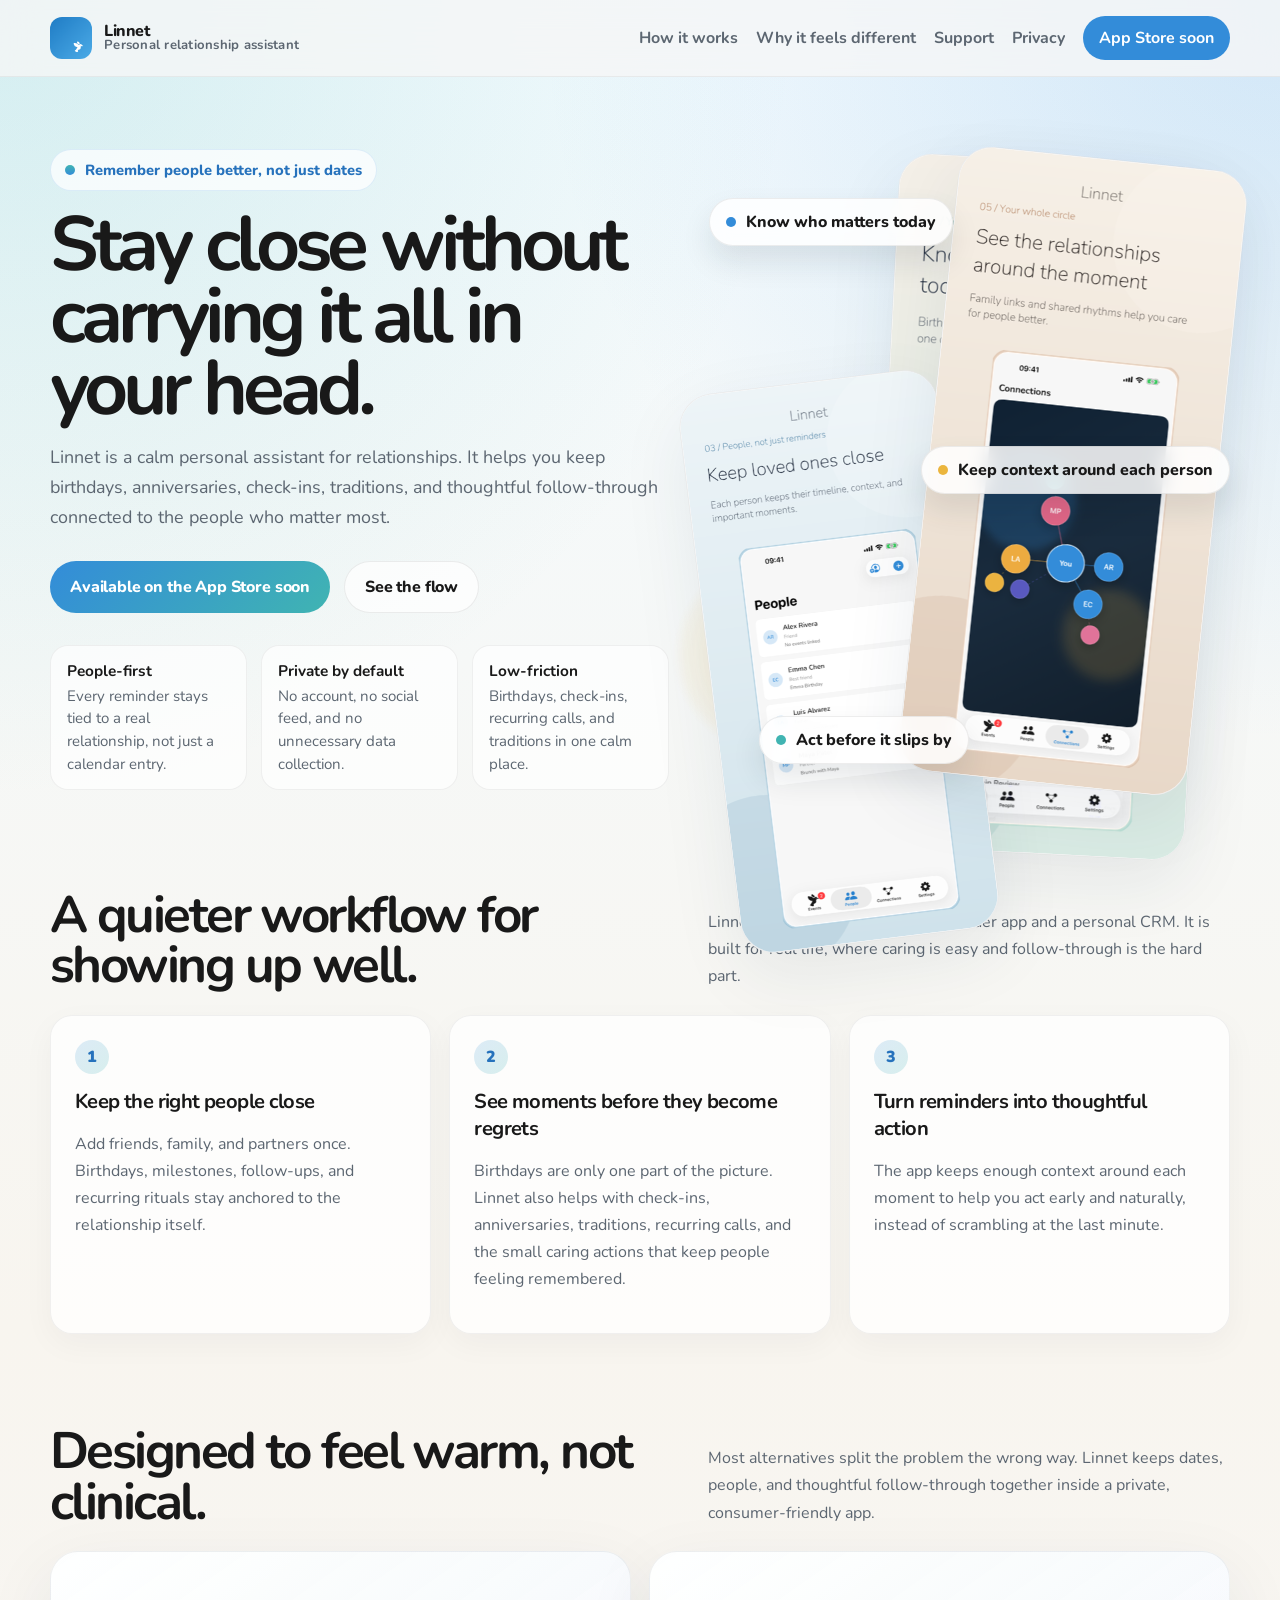
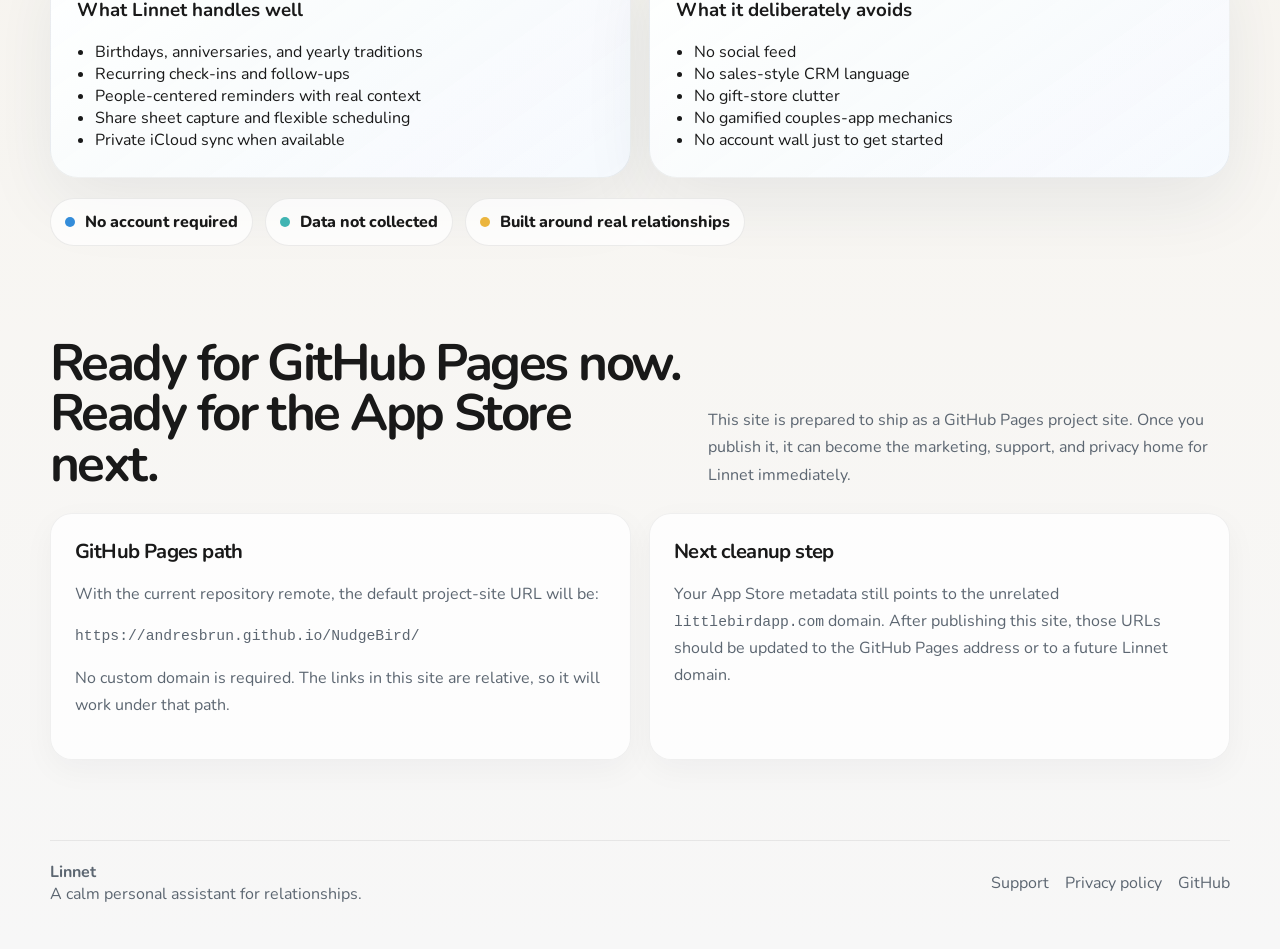
==== index.html @ c634b400 "Initial Linnet site" ====
<!DOCTYPE html>
<html lang="en">
  <head>
    <meta charset="utf-8">
    <meta name="viewport" content="width=device-width, initial-scale=1">
    <title>Linnet | A Calm Personal Assistant for Relationships</title>
    <meta
      name="description"
      content="Linnet helps you stay close to the people you love with birthdays, anniversaries, check-ins, and thoughtful follow-through."
    >
    <link rel="stylesheet" href="./styles.css">
  </head>
  <body>
    <header class="topbar">
      <div class="shell topbar-inner">
        <a class="brand" href="./">
          <img src="./assets/linnet-icon.png" alt="Linnet app icon">
          <span class="brand-mark">
            <span>Linnet</span>
            <small>Personal relationship assistant</small>
          </span>
        </a>
        <nav class="nav">
          <a href="#story">How it works</a>
          <a href="#features">Why it feels different</a>
          <a href="./support/">Support</a>
          <a href="./privacy-policy/">Privacy</a>
          <a class="cta" href="#download">App Store soon</a>
        </nav>
      </div>
    </header>

    <main>
      <section class="hero">
        <div class="shell hero-grid">
          <div>
            <span class="eyebrow">Remember people better, not just dates</span>
            <h1>Stay close without carrying it all in your head.</h1>
            <p>
              Linnet is a calm personal assistant for relationships. It helps you keep birthdays,
              anniversaries, check-ins, traditions, and thoughtful follow-through connected to the
              people who matter most.
            </p>
            <div class="hero-actions">
              <a class="button primary" href="#download">Available on the App Store soon</a>
              <a class="button secondary" href="#story">See the flow</a>
            </div>
            <div class="hero-notes">
              <div class="note">
                <strong>People-first</strong>
                <span>Every reminder stays tied to a real relationship, not just a calendar entry.</span>
              </div>
              <div class="note">
                <strong>Private by default</strong>
                <span>No account, no social feed, and no unnecessary data collection.</span>
              </div>
              <div class="note">
                <strong>Low-friction</strong>
                <span>Birthdays, check-ins, recurring calls, and traditions in one calm place.</span>
              </div>
            </div>
          </div>

          <div class="hero-visual" aria-hidden="true">
            <div class="orb one"></div>
            <div class="orb two"></div>
            <div class="device-stack">
              <div class="device-card main">
                <img src="./assets/linnet-home.png" alt="">
              </div>
              <div class="device-card secondary">
                <img src="./assets/linnet-people.png" alt="">
              </div>
              <div class="device-card tertiary">
                <img src="./assets/linnet-connections.png" alt="">
              </div>
            </div>
            <div class="device-caption top">
              <span class="dot blue"></span>
              Know who matters today
            </div>
            <div class="device-caption mid">
              <span class="dot amber"></span>
              Keep context around each person
            </div>
            <div class="device-caption bottom">
              <span class="dot teal"></span>
              Act before it slips by
            </div>
          </div>
        </div>
      </section>

      <section class="section" id="story">
        <div class="shell">
          <div class="section-header">
            <h2>A quieter workflow for showing up well.</h2>
            <p>
              Linnet sits between a birthday reminder app and a personal CRM. It is built for real
              life, where caring is easy and follow-through is the hard part.
            </p>
          </div>
          <div class="grid-3">
            <article class="card story-card">
              <div class="story-step">1</div>
              <h3>Keep the right people close</h3>
              <p>
                Add friends, family, and partners once. Birthdays, milestones, follow-ups, and
                recurring rituals stay anchored to the relationship itself.
              </p>
            </article>
            <article class="card story-card">
              <div class="story-step">2</div>
              <h3>See moments before they become regrets</h3>
              <p>
                Birthdays are only one part of the picture. Linnet also helps with check-ins,
                anniversaries, traditions, recurring calls, and the small caring actions that keep
                people feeling remembered.
              </p>
            </article>
            <article class="card story-card">
              <div class="story-step">3</div>
              <h3>Turn reminders into thoughtful action</h3>
              <p>
                The app keeps enough context around each moment to help you act early and naturally,
                instead of scrambling at the last minute.
              </p>
            </article>
          </div>
        </div>
      </section>

      <section class="section" id="features">
        <div class="shell">
          <div class="section-header">
            <h2>Designed to feel warm, not clinical.</h2>
            <p>
              Most alternatives split the problem the wrong way. Linnet keeps dates, people, and
              thoughtful follow-through together inside a private, consumer-friendly app.
            </p>
          </div>

          <div class="grid-2">
            <div class="feature-band">
              <h3>What Linnet handles well</h3>
              <ul>
                <li>Birthdays, anniversaries, and yearly traditions</li>
                <li>Recurring check-ins and follow-ups</li>
                <li>People-centered reminders with real context</li>
                <li>Share sheet capture and flexible scheduling</li>
                <li>Private iCloud sync when available</li>
              </ul>
            </div>
            <div class="feature-band">
              <h3>What it deliberately avoids</h3>
              <ul>
                <li>No social feed</li>
                <li>No sales-style CRM language</li>
                <li>No gift-store clutter</li>
                <li>No gamified couples-app mechanics</li>
                <li>No account wall just to get started</li>
              </ul>
            </div>
          </div>

          <div class="privacy-strip">
            <span class="pill"><span class="dot blue"></span> No account required</span>
            <span class="pill"><span class="dot teal"></span> Data not collected</span>
            <span class="pill"><span class="dot amber"></span> Built around real relationships</span>
          </div>
        </div>
      </section>

      <section class="section" id="download">
        <div class="shell">
          <div class="section-header">
            <h2>Ready for GitHub Pages now. Ready for the App Store next.</h2>
            <p>
              This site is prepared to ship as a GitHub Pages project site. Once you publish it, it
              can become the marketing, support, and privacy home for Linnet immediately.
            </p>
          </div>
          <div class="grid-2">
            <article class="card">
              <h3>GitHub Pages path</h3>
              <p>
                With the current repository remote, the default project-site URL will be:
              </p>
              <p class="mono">https://andresbrun.github.io/NudgeBird/</p>
              <p>
                No custom domain is required. The links in this site are relative, so it will work
                under that path.
              </p>
            </article>
            <article class="card">
              <h3>Next cleanup step</h3>
              <p>
                Your App Store metadata still points to the unrelated <span class="mono">littlebirdapp.com</span>
                domain. After publishing this site, those URLs should be updated to the GitHub Pages
                address or to a future Linnet domain.
              </p>
            </article>
          </div>
        </div>
      </section>
    </main>

    <footer class="footer">
      <div class="shell footer-inner">
        <div>
          <strong>Linnet</strong>
          <div>A calm personal assistant for relationships.</div>
        </div>
        <div class="footer-links">
          <a href="./support/">Support</a>
          <a href="./privacy-policy/">Privacy policy</a>
          <a href="https://github.com/andresbrun/NudgeBird" target="_blank" rel="noreferrer">GitHub</a>
        </div>
      </div>
    </footer>
  </body>
</html>
---- styles.css ----
@font-face {
  font-family: "NunitoVar";
  src: url("./assets/Nunito-Variable.ttf") format("truetype");
  font-weight: 200 900;
  font-style: normal;
  font-display: swap;
}

@font-face {
  font-family: "NunitoVar";
  src: url("./assets/Nunito-Italic-Variable.ttf") format("truetype");
  font-weight: 200 900;
  font-style: italic;
  font-display: swap;
}

:root {
  --bg: #f7f7f7;
  --surface: rgba(255, 255, 255, 0.78);
  --surface-strong: #ffffff;
  --card: #ffffff;
  --text: #191919;
  --muted: #5c6671;
  --line: rgba(25, 25, 25, 0.08);
  --accent: #338cd9;
  --accent-strong: #2672bc;
  --teal: #40b4b2;
  --amber: #ebb53d;
  --coral: #e66f5e;
  --sage: #70b383;
  --radius-xl: 28px;
  --radius-lg: 22px;
  --radius-md: 16px;
  --shadow-soft: 0 24px 70px rgba(28, 53, 72, 0.08);
  --max-width: 1180px;
}

* {
  box-sizing: border-box;
}

html {
  scroll-behavior: smooth;
}

body {
  margin: 0;
  font-family: "NunitoVar", sans-serif;
  color: var(--text);
  background:
    radial-gradient(circle at top left, rgba(64, 180, 178, 0.18), transparent 28%),
    radial-gradient(circle at top right, rgba(51, 140, 217, 0.18), transparent 26%),
    linear-gradient(180deg, #f4fbff 0%, #f8f5ef 52%, #f7f7f7 100%);
}

a {
  color: inherit;
  text-decoration: none;
}

img {
  display: block;
  max-width: 100%;
}

.shell {
  width: min(var(--max-width), calc(100% - 40px));
  margin: 0 auto;
}

.topbar {
  position: sticky;
  top: 0;
  z-index: 20;
  backdrop-filter: blur(18px);
  background: rgba(247, 247, 247, 0.78);
  border-bottom: 1px solid rgba(25, 25, 25, 0.06);
}

.topbar-inner {
  display: flex;
  align-items: center;
  justify-content: space-between;
  gap: 20px;
  padding: 16px 0;
}

.brand {
  display: inline-flex;
  align-items: center;
  gap: 12px;
  font-weight: 800;
  letter-spacing: -0.03em;
}

.brand img {
  width: 42px;
  height: 42px;
  border-radius: 12px;
}

.brand-mark {
  display: flex;
  flex-direction: column;
  line-height: 1;
}

.brand-mark small {
  color: var(--muted);
  font-size: 0.82rem;
  font-weight: 700;
  letter-spacing: 0.02em;
}

.nav {
  display: flex;
  align-items: center;
  gap: 18px;
  color: var(--muted);
  font-weight: 700;
}

.nav .cta {
  padding: 11px 16px;
  border-radius: 999px;
  background: var(--accent);
  color: #fff;
}

.hero {
  padding: 72px 0 54px;
}

.hero-grid {
  display: grid;
  grid-template-columns: minmax(0, 1.08fr) minmax(320px, 0.92fr);
  gap: 34px;
  align-items: center;
}

.eyebrow {
  display: inline-flex;
  align-items: center;
  gap: 10px;
  padding: 10px 14px;
  border-radius: 999px;
  background: rgba(255, 255, 255, 0.72);
  border: 1px solid rgba(51, 140, 217, 0.14);
  color: var(--accent-strong);
  font-size: 0.92rem;
  font-weight: 800;
}

.eyebrow::before {
  content: "";
  width: 10px;
  height: 10px;
  border-radius: 999px;
  background: linear-gradient(180deg, var(--teal), var(--accent));
}

.hero h1,
.page-hero h1 {
  margin: 18px 0 16px;
  font-size: clamp(3rem, 6vw, 6.2rem);
  line-height: 0.94;
  letter-spacing: -0.065em;
}

.hero p,
.page-hero p {
  margin: 0;
  max-width: 650px;
  color: var(--muted);
  font-size: 1.12rem;
  line-height: 1.7;
}

.hero-actions {
  display: flex;
  flex-wrap: wrap;
  gap: 14px;
  margin-top: 28px;
}

.button {
  display: inline-flex;
  align-items: center;
  justify-content: center;
  gap: 10px;
  min-height: 52px;
  padding: 0 20px;
  border-radius: 999px;
  font-weight: 800;
  letter-spacing: -0.01em;
}

.button.primary {
  background: linear-gradient(135deg, var(--accent), var(--teal));
  color: #fff;
}

.button.secondary {
  border: 1px solid rgba(25, 25, 25, 0.08);
  background: rgba(255, 255, 255, 0.7);
}

.hero-notes {
  display: grid;
  grid-template-columns: repeat(3, minmax(0, 1fr));
  gap: 14px;
  margin-top: 32px;
}

.note {
  padding: 14px 16px;
  border-radius: 18px;
  background: rgba(255, 255, 255, 0.68);
  border: 1px solid rgba(25, 25, 25, 0.06);
}

.note strong {
  display: block;
  margin-bottom: 4px;
  font-size: 0.96rem;
}

.note span {
  color: var(--muted);
  font-size: 0.94rem;
  line-height: 1.5;
}

.hero-visual {
  position: relative;
  min-height: 640px;
}

.orb {
  position: absolute;
  border-radius: 999px;
  filter: blur(4px);
  opacity: 0.75;
}

.orb.one {
  top: 32px;
  right: 28px;
  width: 170px;
  height: 170px;
  background: radial-gradient(circle, rgba(64, 180, 178, 0.34), rgba(64, 180, 178, 0));
}

.orb.two {
  bottom: 40px;
  left: -24px;
  width: 190px;
  height: 190px;
  background: radial-gradient(circle, rgba(235, 181, 61, 0.28), rgba(235, 181, 61, 0));
}

.device-stack {
  position: absolute;
  inset: 0;
}

.device-card {
  position: absolute;
  width: min(70vw, 320px);
  border-radius: 34px;
  overflow: hidden;
  background: #fff;
  border: 1px solid rgba(25, 25, 25, 0.08);
  box-shadow: var(--shadow-soft);
}

.device-card.main {
  top: 10px;
  right: 28px;
  transform: rotate(3deg);
}

.device-card.secondary {
  top: 230px;
  left: 6px;
  width: min(60vw, 260px);
  transform: rotate(-7deg);
}

.device-card.tertiary {
  bottom: 4px;
  right: 12px;
  width: min(64vw, 290px);
  transform: rotate(6deg);
}

.device-caption {
  position: absolute;
  display: flex;
  align-items: center;
  gap: 10px;
  padding: 12px 16px;
  border-radius: 999px;
  background: rgba(255, 255, 255, 0.85);
  border: 1px solid rgba(25, 25, 25, 0.08);
  backdrop-filter: blur(10px);
  font-weight: 800;
  box-shadow: 0 16px 30px rgba(21, 36, 49, 0.1);
}

.device-caption.top {
  top: 48px;
  left: 6px;
}

.device-caption.mid {
  top: 296px;
  right: 0;
}

.device-caption.bottom {
  bottom: 26px;
  left: 56px;
}

.dot {
  width: 10px;
  height: 10px;
  border-radius: 999px;
}

.dot.blue { background: var(--accent); }
.dot.teal { background: var(--teal); }
.dot.amber { background: var(--amber); }

.section {
  padding: 46px 0;
}

.section-header {
  display: grid;
  grid-template-columns: 1.1fr 0.9fr;
  gap: 20px;
  align-items: end;
  margin-bottom: 24px;
}

.section-header h2 {
  margin: 0;
  font-size: clamp(2rem, 4vw, 3.5rem);
  letter-spacing: -0.05em;
  line-height: 0.98;
}

.section-header p {
  margin: 0;
  color: var(--muted);
  line-height: 1.7;
}

.grid-3,
.grid-2 {
  display: grid;
  gap: 18px;
}

.grid-3 {
  grid-template-columns: repeat(3, minmax(0, 1fr));
}

.grid-2 {
  grid-template-columns: repeat(2, minmax(0, 1fr));
}

.card {
  padding: 24px;
  border-radius: var(--radius-lg);
  background: rgba(255, 255, 255, 0.76);
  border: 1px solid rgba(25, 25, 25, 0.06);
  box-shadow: 0 10px 32px rgba(21, 36, 49, 0.04);
}

.card h3 {
  margin: 0 0 10px;
  font-size: 1.26rem;
  letter-spacing: -0.03em;
}

.card p,
.card li,
.muted {
  color: var(--muted);
  line-height: 1.7;
}

.story-card {
  min-height: 220px;
}

.story-step {
  display: inline-flex;
  align-items: center;
  justify-content: center;
  width: 34px;
  height: 34px;
  border-radius: 999px;
  margin-bottom: 14px;
  background: linear-gradient(135deg, rgba(51, 140, 217, 0.16), rgba(64, 180, 178, 0.2));
  color: var(--accent-strong);
  font-weight: 900;
}

.feature-band {
  padding: 26px;
  border-radius: var(--radius-xl);
  background:
    linear-gradient(145deg, rgba(255, 255, 255, 0.94), rgba(246, 250, 255, 0.88)),
    linear-gradient(120deg, rgba(51, 140, 217, 0.08), rgba(64, 180, 178, 0.08));
  border: 1px solid rgba(25, 25, 25, 0.06);
  box-shadow: var(--shadow-soft);
}

.feature-band ul {
  margin: 14px 0 0;
  padding-left: 18px;
}

.privacy-strip {
  display: flex;
  flex-wrap: wrap;
  gap: 12px;
  margin-top: 20px;
}

.pill {
  display: inline-flex;
  align-items: center;
  gap: 10px;
  padding: 12px 14px;
  border-radius: 999px;
  border: 1px solid rgba(25, 25, 25, 0.08);
  background: rgba(255, 255, 255, 0.72);
  font-weight: 800;
}

.faq {
  display: grid;
  gap: 14px;
}

.faq-item {
  padding: 20px 22px;
  border-radius: 18px;
  background: rgba(255, 255, 255, 0.8);
  border: 1px solid rgba(25, 25, 25, 0.07);
}

.faq-item h3 {
  margin: 0 0 8px;
}

.footer {
  padding: 34px 0 44px;
  color: var(--muted);
}

.footer-inner {
  display: flex;
  justify-content: space-between;
  gap: 18px;
  align-items: center;
  padding-top: 20px;
  border-top: 1px solid rgba(25, 25, 25, 0.08);
}

.footer-links {
  display: flex;
  gap: 16px;
  flex-wrap: wrap;
}

.page-hero {
  padding: 68px 0 26px;
}

.page-hero .eyebrow {
  margin-bottom: 8px;
}

.content {
  display: grid;
  gap: 18px;
  padding-bottom: 48px;
}

.content .card ul {
  margin: 0;
  padding-left: 18px;
}

.mono {
  font-family: ui-monospace, SFMono-Regular, Menlo, monospace;
  font-size: 0.92rem;
}

@media (max-width: 980px) {
  .hero-grid,
  .section-header,
  .grid-3,
  .grid-2,
  .footer-inner {
    grid-template-columns: 1fr;
    display: grid;
  }

  .nav {
    display: none;
  }

  .hero {
    padding-top: 38px;
  }

  .hero-visual {
    min-height: 700px;
  }

  .device-card.main {
    right: 10px;
  }

  .hero-notes {
    grid-template-columns: 1fr;
  }
}

@media (max-width: 720px) {
  .shell {
    width: min(var(--max-width), calc(100% - 28px));
  }

  .hero h1,
  .page-hero h1 {
    font-size: clamp(2.5rem, 12vw, 4.2rem);
  }

  .hero p,
  .page-hero p {
    font-size: 1rem;
  }

  .topbar-inner {
    padding: 14px 0;
  }

  .device-card {
    width: min(76vw, 290px);
  }

  .device-card.secondary {
    top: 250px;
    left: 0;
    width: min(58vw, 220px);
  }

  .device-card.tertiary {
    bottom: 24px;
    width: min(62vw, 240px);
  }

  .device-caption {
    position: static;
    margin: 12px 0 0;
  }

  .device-stack {
    display: flex;
    flex-direction: column;
    gap: 18px;
    justify-content: center;
  }

  .device-card,
  .device-card.main,
  .device-card.secondary,
  .device-card.tertiary {
    position: static;
    transform: none;
    width: 100%;
  }

  .orb {
    display: none;
  }
}
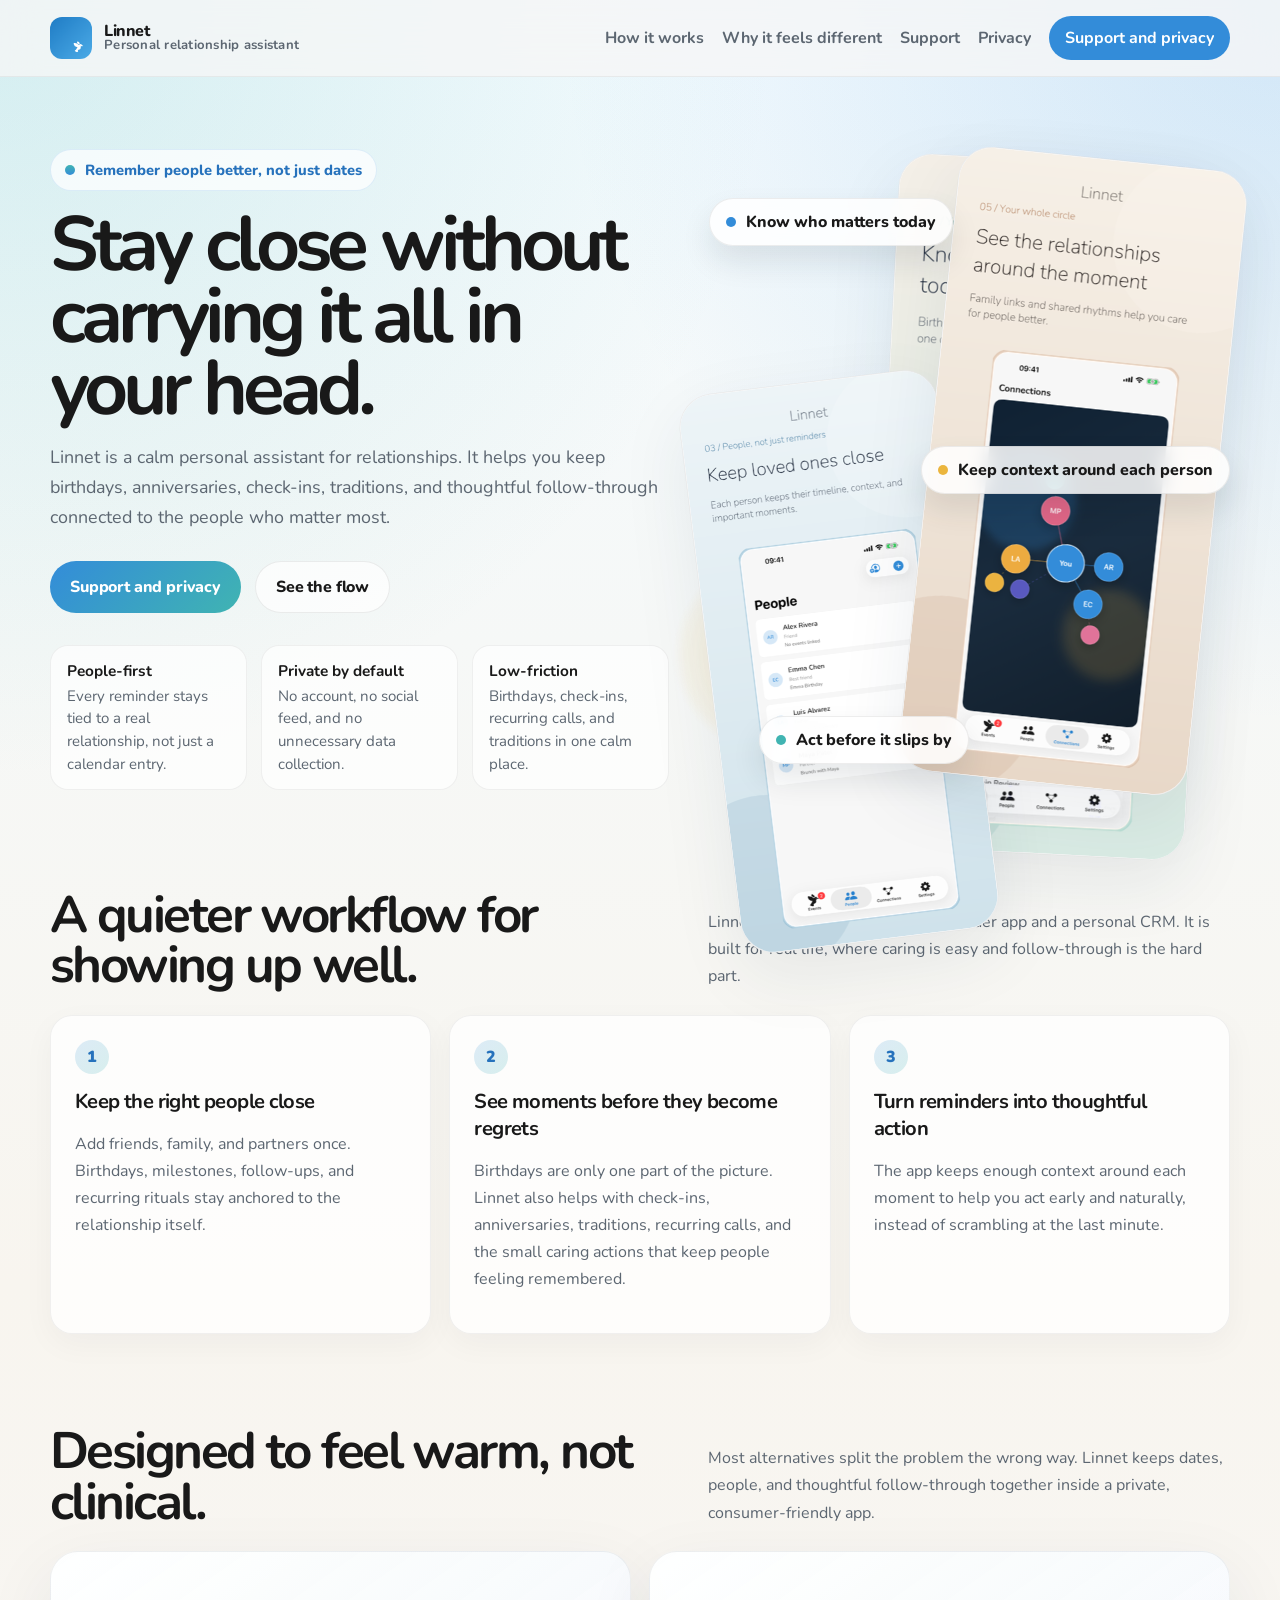
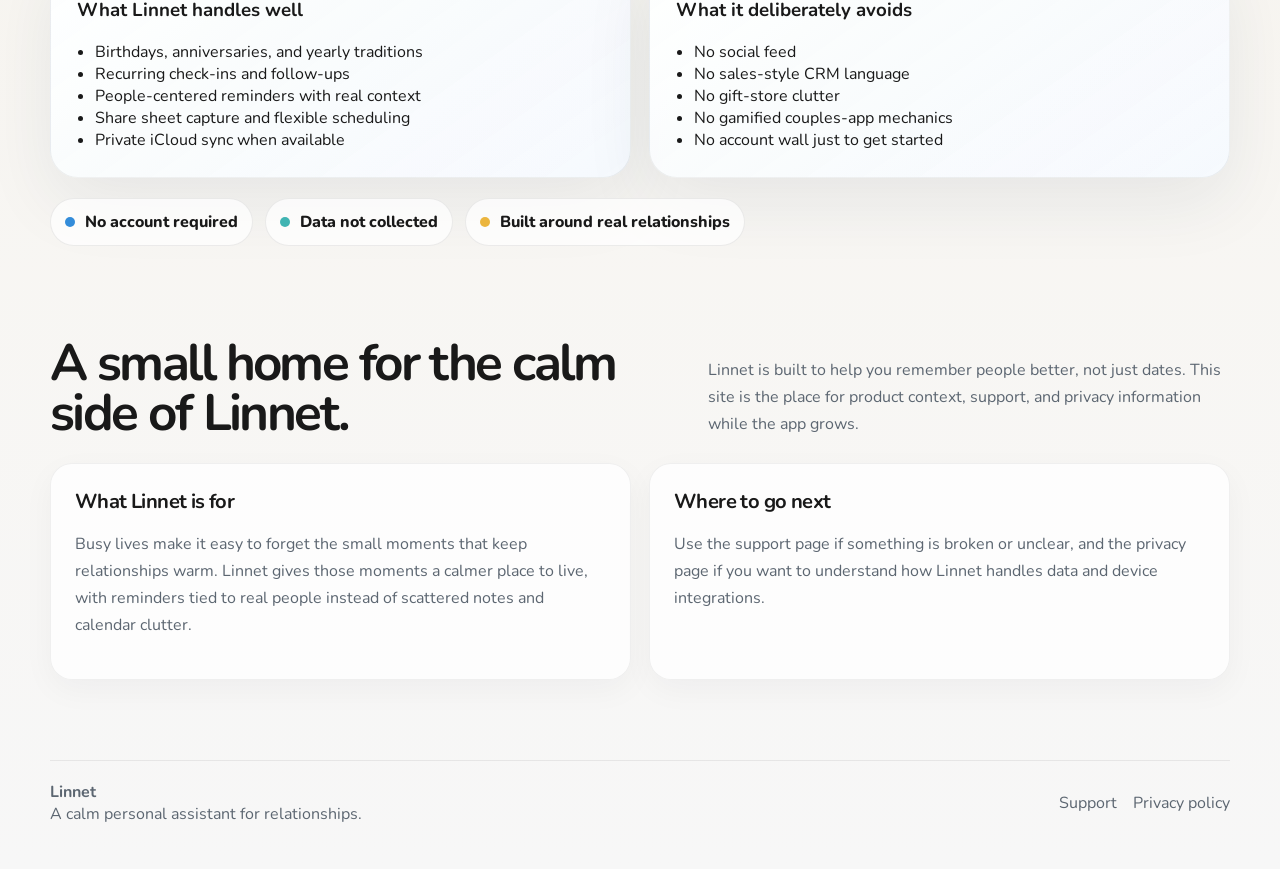
==== commit d0f93dfc: "Refine Linnet site copy" ====
--- a/index.html
+++ b/index.html
@@ -25,7 +25,7 @@
           <a href="#features">Why it feels different</a>
           <a href="./support/">Support</a>
           <a href="./privacy-policy/">Privacy</a>
-          <a class="cta" href="#download">App Store soon</a>
+          <a class="cta" href="#download">Support and privacy</a>
         </nav>
       </div>
     </header>
@@ -42,7 +42,7 @@
               people who matter most.
             </p>
             <div class="hero-actions">
-              <a class="button primary" href="#download">Available on the App Store soon</a>
+              <a class="button primary" href="#download">Support and privacy</a>
               <a class="button secondary" href="#story">See the flow</a>
             </div>
             <div class="hero-notes">
@@ -174,30 +174,26 @@
       <section class="section" id="download">
         <div class="shell">
           <div class="section-header">
-            <h2>Ready for GitHub Pages now. Ready for the App Store next.</h2>
-            <p>
-              This site is prepared to ship as a GitHub Pages project site. Once you publish it, it
-              can become the marketing, support, and privacy home for Linnet immediately.
+            <h2>A small home for the calm side of Linnet.</h2>
+            <p>
+              Linnet is built to help you remember people better, not just dates. This site is the
+              place for product context, support, and privacy information while the app grows.
             </p>
           </div>
           <div class="grid-2">
             <article class="card">
-              <h3>GitHub Pages path</h3>
-              <p>
-                With the current repository remote, the default project-site URL will be:
-              </p>
-              <p class="mono">https://andresbrun.github.io/NudgeBird/</p>
-              <p>
-                No custom domain is required. The links in this site are relative, so it will work
-                under that path.
+              <h3>What Linnet is for</h3>
+              <p>
+                Busy lives make it easy to forget the small moments that keep relationships warm.
+                Linnet gives those moments a calmer place to live, with reminders tied to real
+                people instead of scattered notes and calendar clutter.
               </p>
             </article>
             <article class="card">
-              <h3>Next cleanup step</h3>
-              <p>
-                Your App Store metadata still points to the unrelated <span class="mono">littlebirdapp.com</span>
-                domain. After publishing this site, those URLs should be updated to the GitHub Pages
-                address or to a future Linnet domain.
+              <h3>Where to go next</h3>
+              <p>
+                Use the support page if something is broken or unclear, and the privacy page if you
+                want to understand how Linnet handles data and device integrations.
               </p>
             </article>
           </div>
@@ -214,7 +210,6 @@
         <div class="footer-links">
           <a href="./support/">Support</a>
           <a href="./privacy-policy/">Privacy policy</a>
-          <a href="https://github.com/andresbrun/NudgeBird" target="_blank" rel="noreferrer">GitHub</a>
         </div>
       </div>
     </footer>
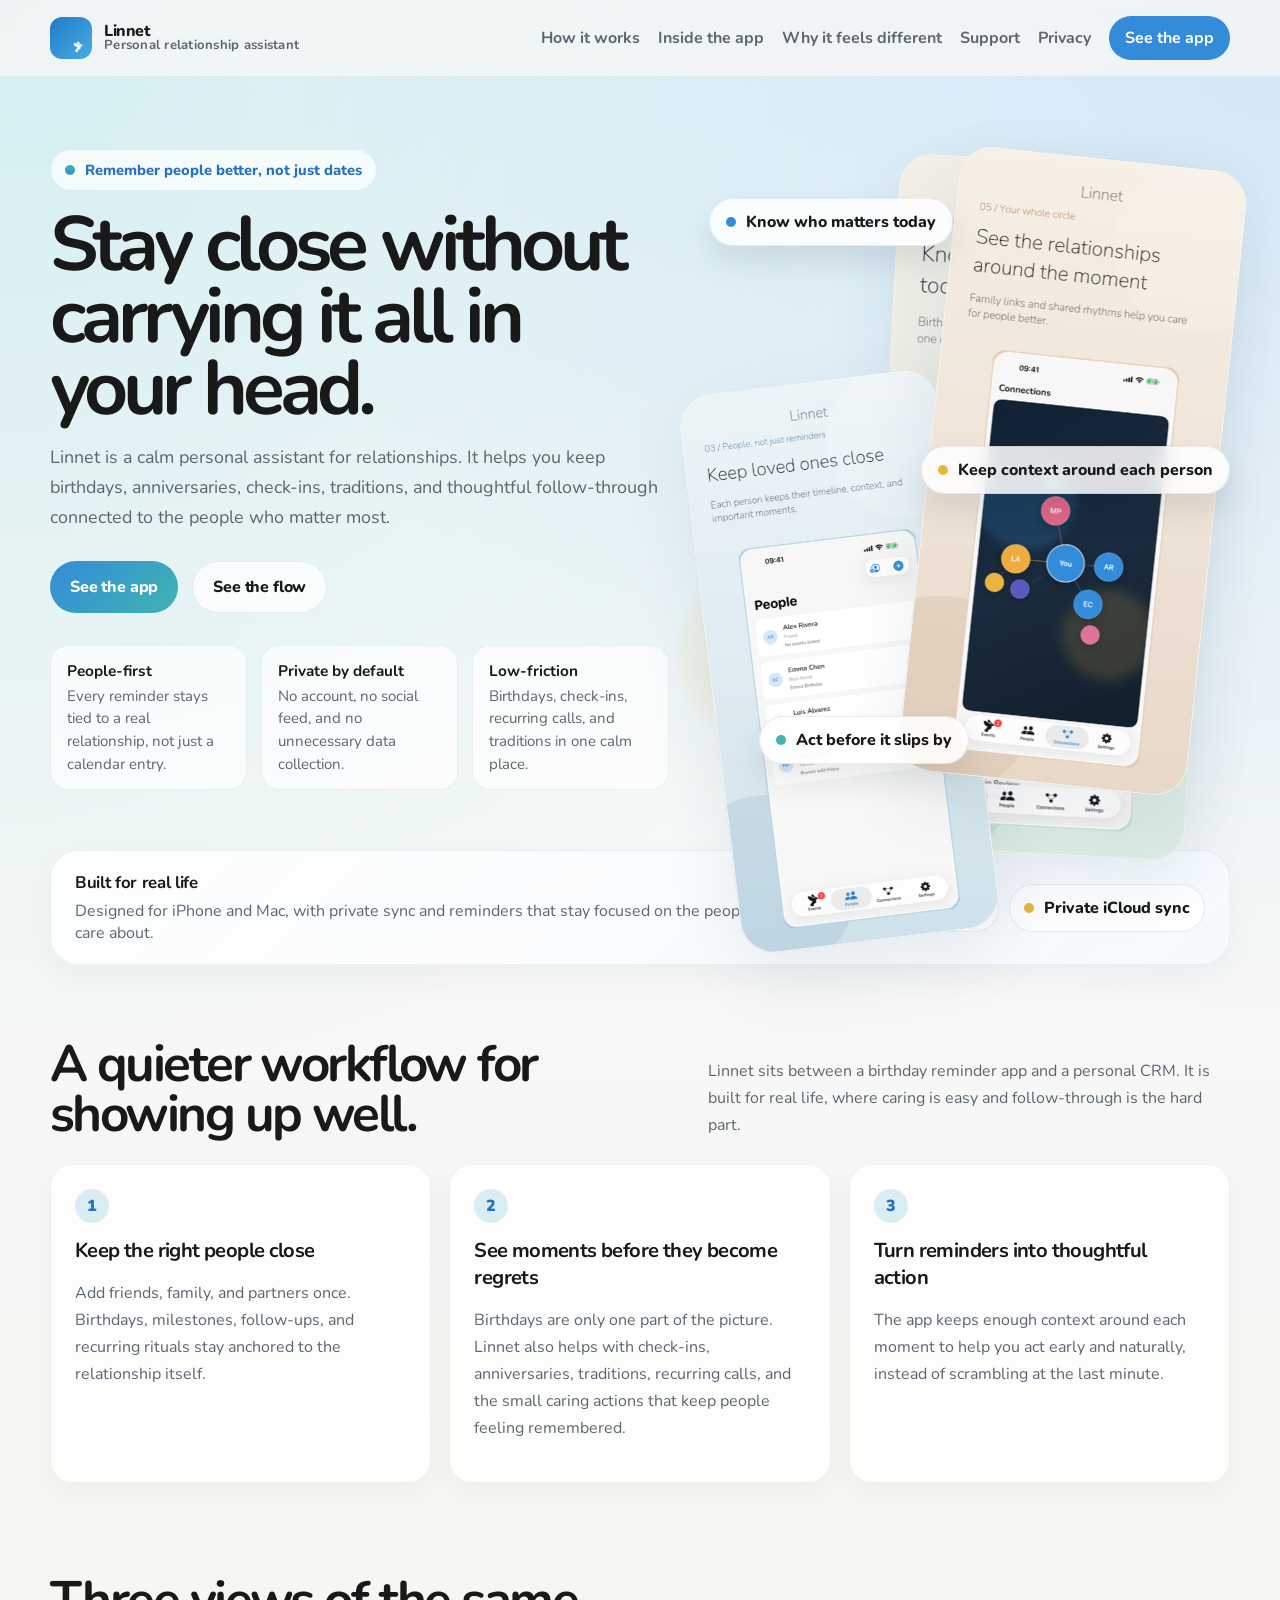
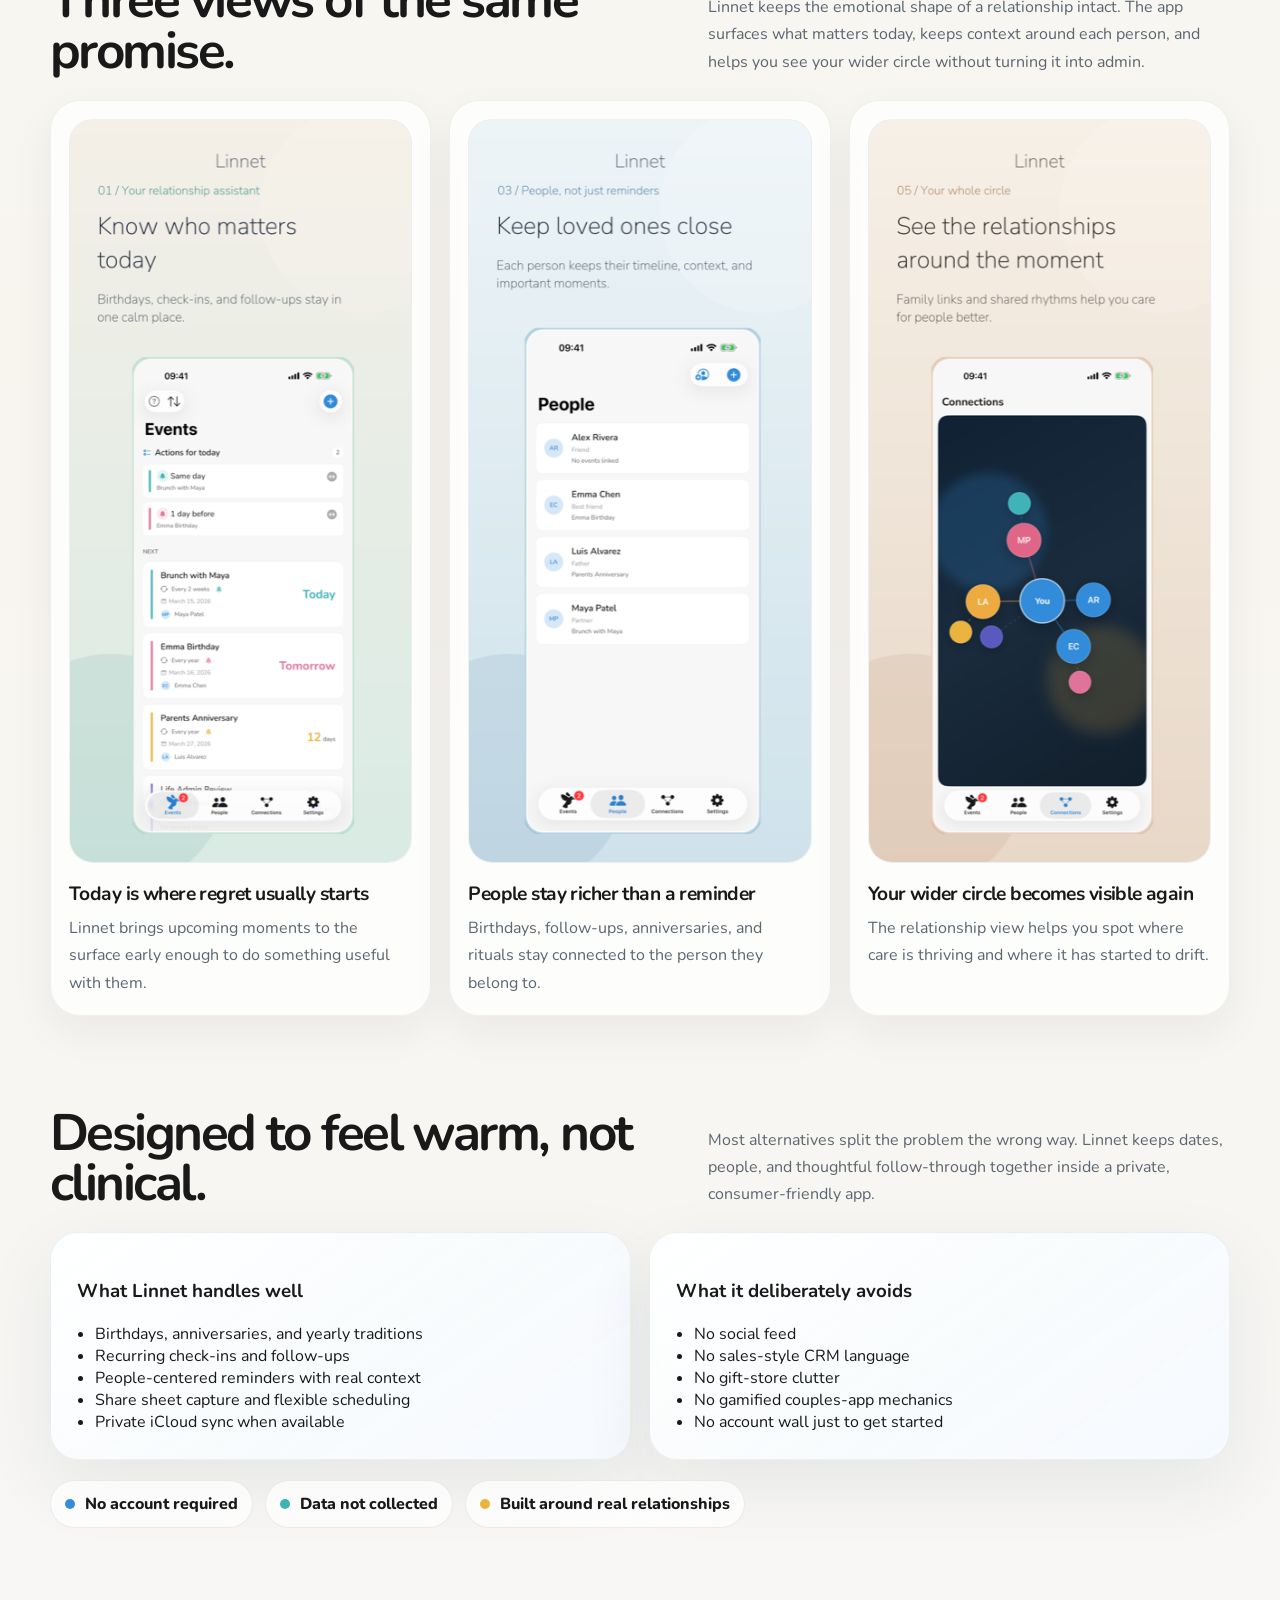
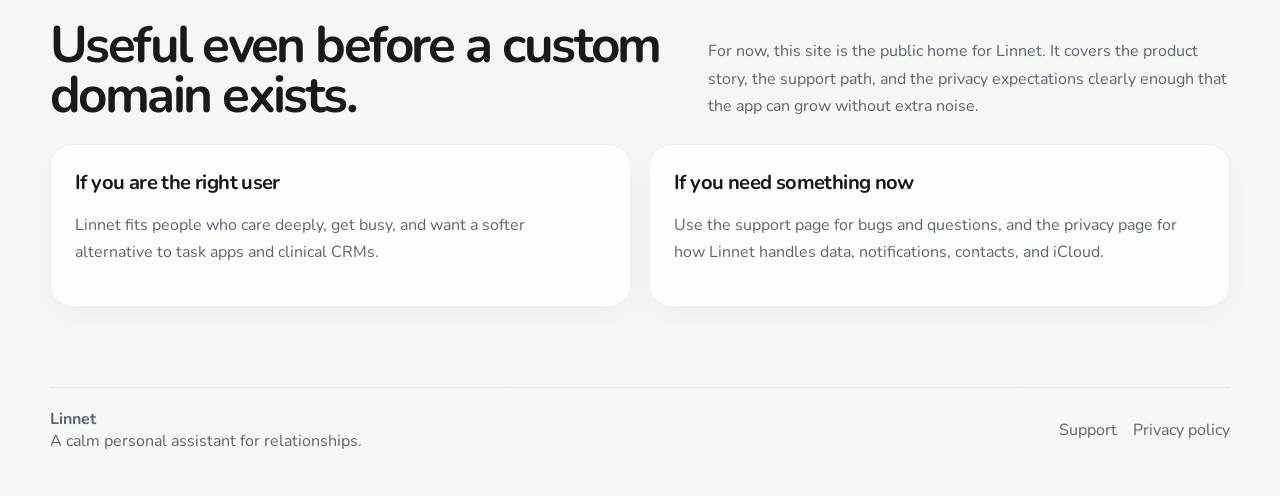
==== commit 71146fef: "Refine Linnet site and repo structure" ====
--- a/index.html
+++ b/index.html
@@ -22,10 +22,11 @@
         </a>
         <nav class="nav">
           <a href="#story">How it works</a>
+          <a href="#showcase">Inside the app</a>
           <a href="#features">Why it feels different</a>
           <a href="./support/">Support</a>
           <a href="./privacy-policy/">Privacy</a>
-          <a class="cta" href="#download">Support and privacy</a>
+          <a class="cta" href="#showcase">See the app</a>
         </nav>
       </div>
     </header>
@@ -42,7 +43,7 @@
               people who matter most.
             </p>
             <div class="hero-actions">
-              <a class="button primary" href="#download">Support and privacy</a>
+              <a class="button primary" href="#showcase">See the app</a>
               <a class="button secondary" href="#story">See the flow</a>
             </div>
             <div class="hero-notes">
@@ -91,6 +92,25 @@
         </div>
       </section>
 
+      <section class="section section-tight">
+        <div class="shell">
+          <div class="signal-band">
+            <div class="signal-copy">
+              <strong>Built for real life</strong>
+              <p>
+                Designed for iPhone and Mac, with private sync and reminders that stay focused on
+                the people you care about.
+              </p>
+            </div>
+            <div class="signal-pills">
+              <span class="pill"><span class="dot blue"></span> iPhone</span>
+              <span class="pill"><span class="dot teal"></span> Mac</span>
+              <span class="pill"><span class="dot amber"></span> Private iCloud sync</span>
+            </div>
+          </div>
+        </div>
+      </section>
+
       <section class="section" id="story">
         <div class="shell">
           <div class="section-header">
@@ -124,6 +144,51 @@
               <p>
                 The app keeps enough context around each moment to help you act early and naturally,
                 instead of scrambling at the last minute.
+              </p>
+            </article>
+          </div>
+        </div>
+      </section>
+
+      <section class="section" id="showcase">
+        <div class="shell">
+          <div class="section-header">
+            <h2>Three views of the same promise.</h2>
+            <p>
+              Linnet keeps the emotional shape of a relationship intact. The app surfaces what
+              matters today, keeps context around each person, and helps you see your wider circle
+              without turning it into admin.
+            </p>
+          </div>
+          <div class="showcase-grid">
+            <article class="showcase-card">
+              <div class="showcase-frame">
+                <img src="./assets/linnet-home.png" alt="Linnet today view">
+              </div>
+              <h3>Today is where regret usually starts</h3>
+              <p>
+                Linnet brings upcoming moments to the surface early enough to do something useful
+                with them.
+              </p>
+            </article>
+            <article class="showcase-card">
+              <div class="showcase-frame">
+                <img src="./assets/linnet-people.png" alt="Linnet people view">
+              </div>
+              <h3>People stay richer than a reminder</h3>
+              <p>
+                Birthdays, follow-ups, anniversaries, and rituals stay connected to the person they
+                belong to.
+              </p>
+            </article>
+            <article class="showcase-card">
+              <div class="showcase-frame">
+                <img src="./assets/linnet-connections.png" alt="Linnet connections view">
+              </div>
+              <h3>Your wider circle becomes visible again</h3>
+              <p>
+                The relationship view helps you spot where care is thriving and where it has started
+                to drift.
               </p>
             </article>
           </div>
@@ -171,29 +236,29 @@
         </div>
       </section>
 
-      <section class="section" id="download">
-        <div class="shell">
-          <div class="section-header">
-            <h2>A small home for the calm side of Linnet.</h2>
-            <p>
-              Linnet is built to help you remember people better, not just dates. This site is the
-              place for product context, support, and privacy information while the app grows.
+      <section class="section" id="care">
+        <div class="shell">
+          <div class="section-header">
+            <h2>Useful even before a custom domain exists.</h2>
+            <p>
+              For now, this site is the public home for Linnet. It covers the product story, the
+              support path, and the privacy expectations clearly enough that the app can grow without
+              extra noise.
             </p>
           </div>
           <div class="grid-2">
             <article class="card">
-              <h3>What Linnet is for</h3>
-              <p>
-                Busy lives make it easy to forget the small moments that keep relationships warm.
-                Linnet gives those moments a calmer place to live, with reminders tied to real
-                people instead of scattered notes and calendar clutter.
+              <h3>If you are the right user</h3>
+              <p>
+                Linnet fits people who care deeply, get busy, and want a softer alternative to task
+                apps and clinical CRMs.
               </p>
             </article>
             <article class="card">
-              <h3>Where to go next</h3>
-              <p>
-                Use the support page if something is broken or unclear, and the privacy page if you
-                want to understand how Linnet handles data and device integrations.
+              <h3>If you need something now</h3>
+              <p>
+                Use the support page for bugs and questions, and the privacy page for how Linnet
+                handles data, notifications, contacts, and iCloud.
               </p>
             </article>
           </div>
--- a/styles.css
+++ b/styles.css
@@ -337,6 +337,11 @@
   padding: 46px 0;
 }
 
+.section-tight {
+  padding-top: 6px;
+  padding-bottom: 28px;
+}
+
 .section-header {
   display: grid;
   grid-template-columns: 1.1fr 0.9fr;
@@ -432,6 +437,71 @@
   margin-top: 20px;
 }
 
+.signal-band {
+  display: grid;
+  grid-template-columns: 1fr auto;
+  gap: 18px;
+  align-items: center;
+  padding: 20px 24px;
+  border: 1px solid rgba(25, 25, 25, 0.06);
+  border-radius: var(--radius-xl);
+  background: linear-gradient(135deg, rgba(255, 255, 255, 0.84), rgba(244, 250, 255, 0.88));
+  box-shadow: 0 12px 32px rgba(21, 36, 49, 0.04);
+}
+
+.signal-copy strong {
+  display: block;
+  margin-bottom: 6px;
+  font-size: 1.05rem;
+  letter-spacing: -0.02em;
+}
+
+.signal-copy p {
+  margin: 0;
+  color: var(--muted);
+}
+
+.signal-pills {
+  display: flex;
+  flex-wrap: wrap;
+  gap: 10px;
+  justify-content: flex-end;
+}
+
+.showcase-grid {
+  display: grid;
+  grid-template-columns: repeat(3, minmax(0, 1fr));
+  gap: 18px;
+}
+
+.showcase-card {
+  padding: 18px;
+  border-radius: 30px;
+  background: rgba(255, 255, 255, 0.74);
+  border: 1px solid rgba(25, 25, 25, 0.06);
+  box-shadow: 0 16px 42px rgba(21, 36, 49, 0.06);
+}
+
+.showcase-frame {
+  overflow: hidden;
+  border-radius: 24px;
+  margin-bottom: 18px;
+  background: linear-gradient(180deg, rgba(246, 249, 255, 0.92), rgba(255, 255, 255, 0.92));
+  border: 1px solid rgba(25, 25, 25, 0.06);
+}
+
+.showcase-card h3 {
+  margin: 0 0 8px;
+  font-size: 1.2rem;
+  letter-spacing: -0.03em;
+}
+
+.showcase-card p {
+  margin: 0;
+  color: var(--muted);
+  line-height: 1.7;
+}
+
 .pill {
   display: inline-flex;
   align-items: center;
@@ -508,6 +578,8 @@
   .section-header,
   .grid-3,
   .grid-2,
+  .showcase-grid,
+  .signal-band,
   .footer-inner {
     grid-template-columns: 1fr;
     display: grid;
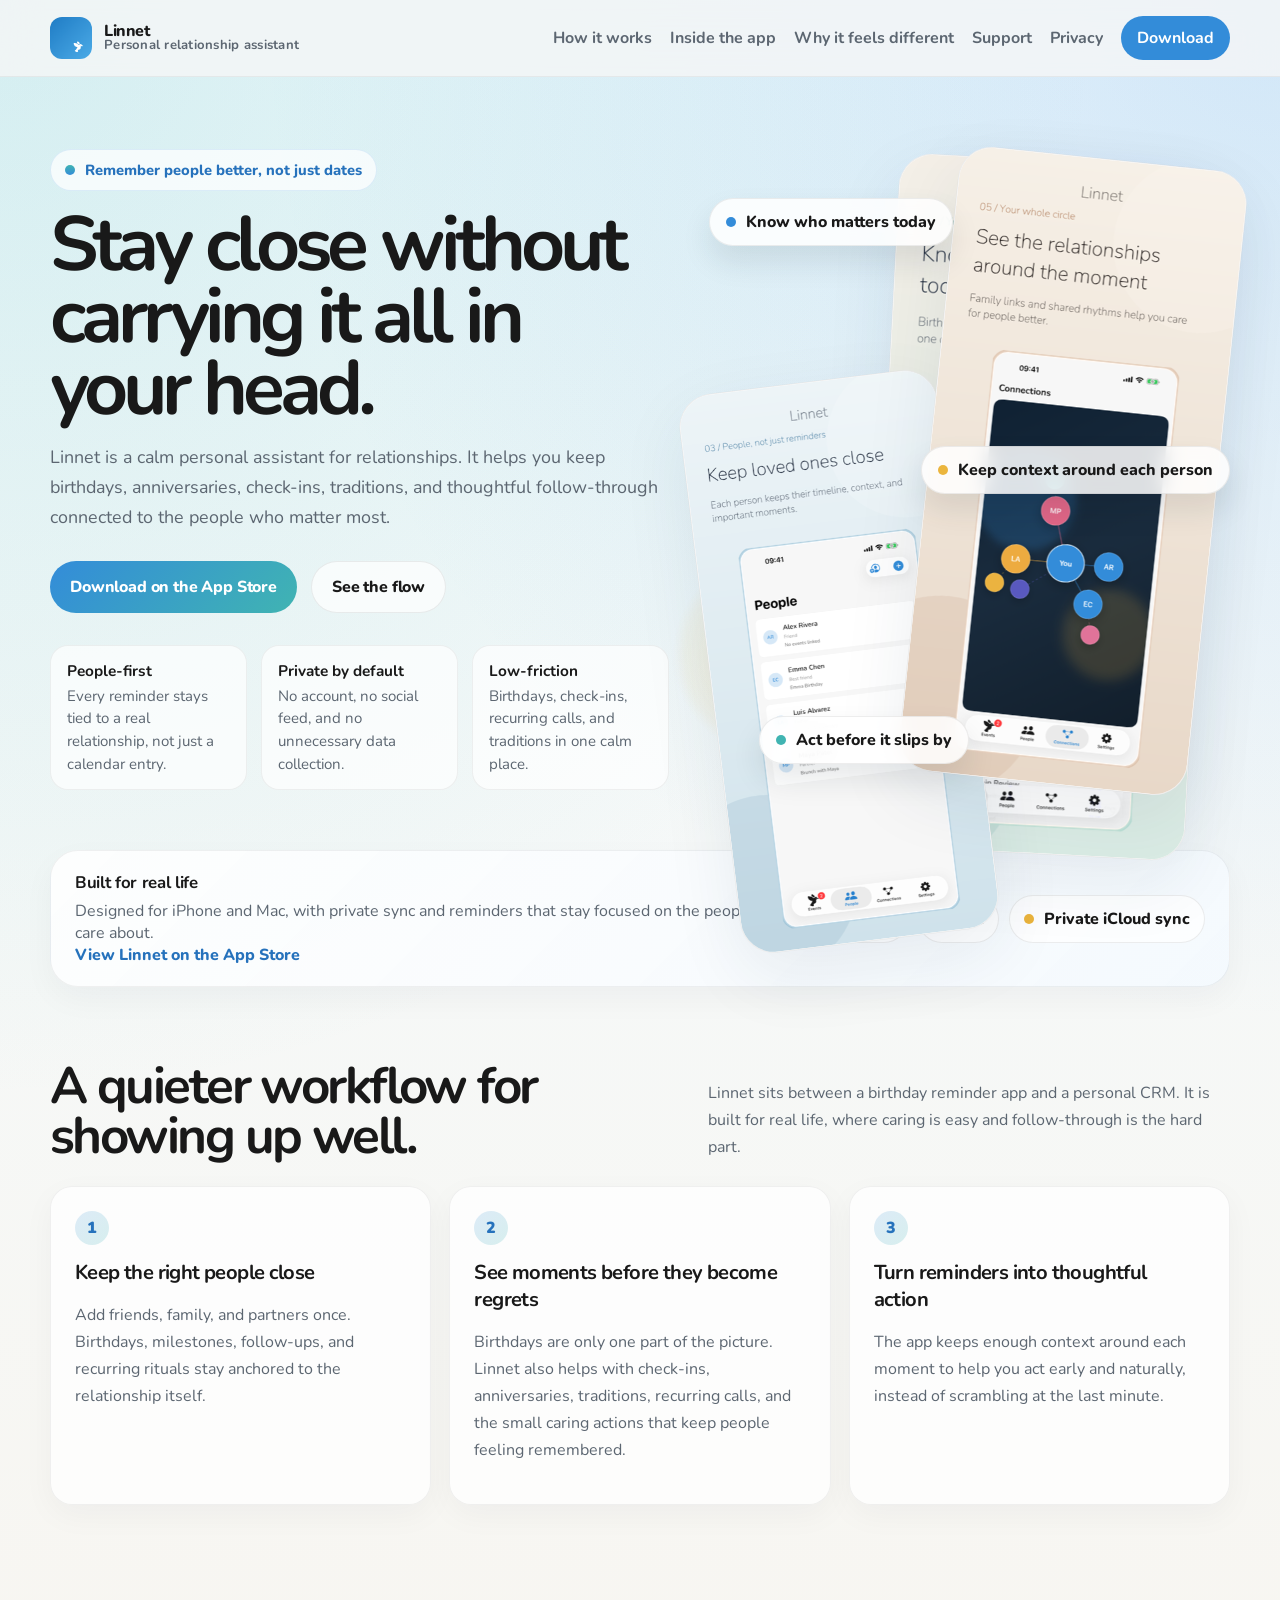
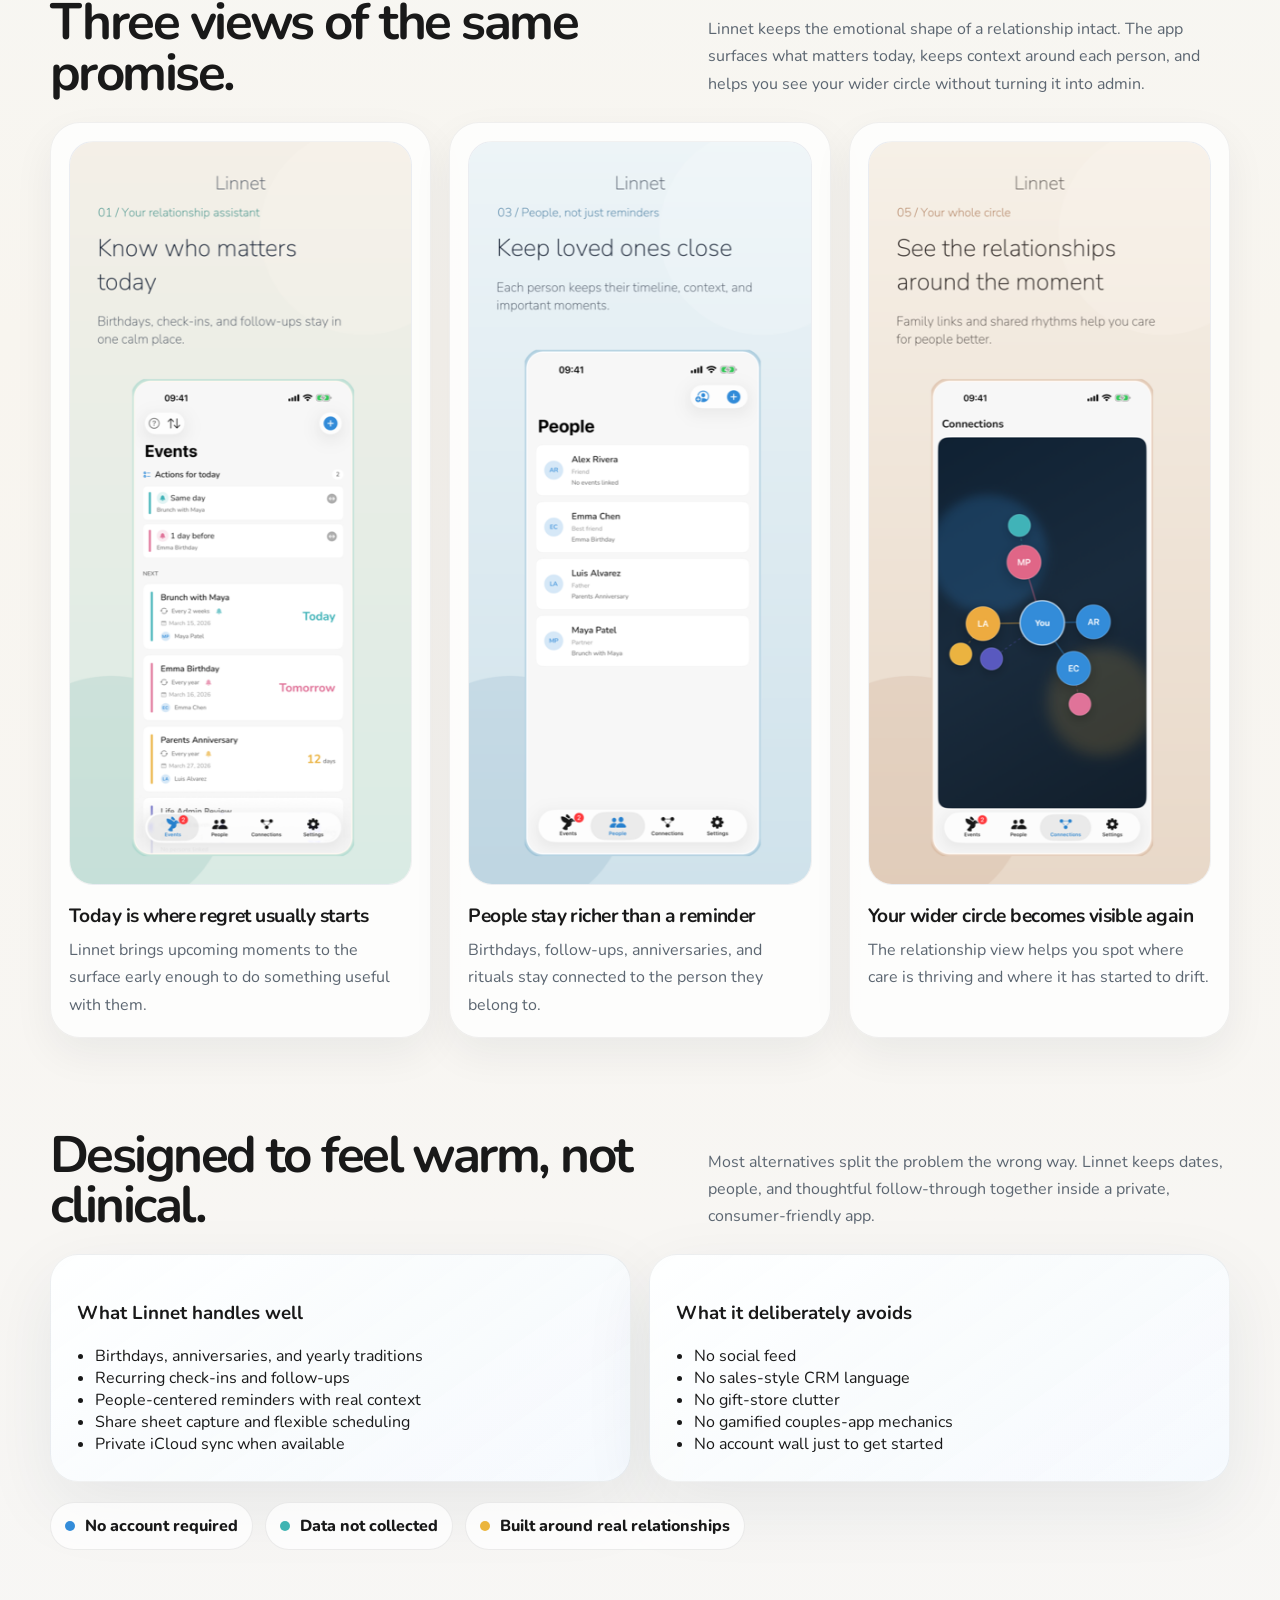
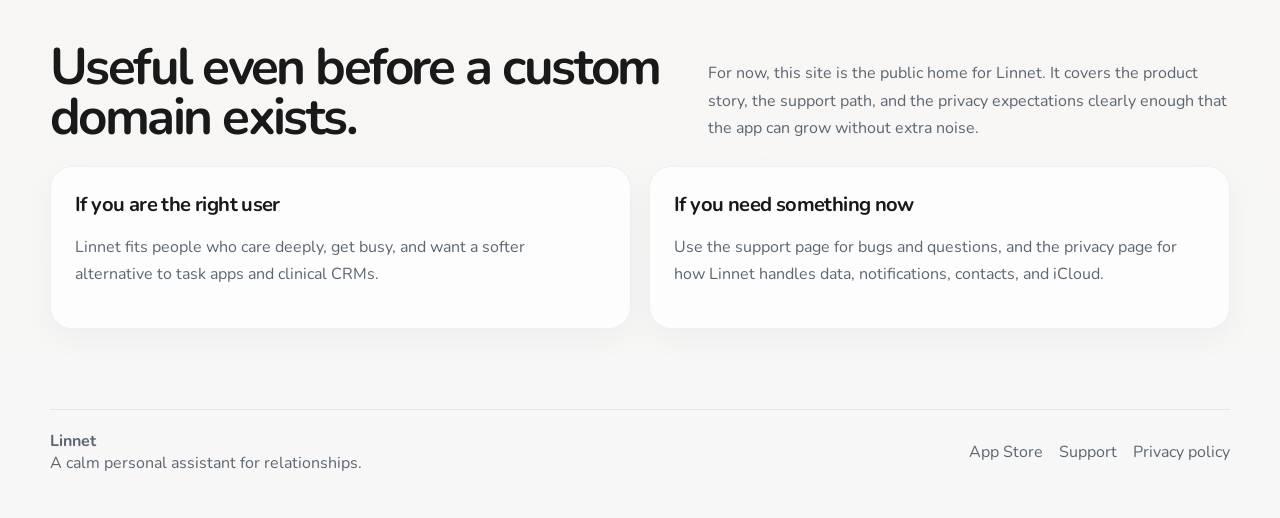
==== commit 56f154ee: "Add App Store links to Linnet site" ====
--- a/index.html
+++ b/index.html
@@ -26,7 +26,7 @@
           <a href="#features">Why it feels different</a>
           <a href="./support/">Support</a>
           <a href="./privacy-policy/">Privacy</a>
-          <a class="cta" href="#showcase">See the app</a>
+          <a class="cta" href="https://apps.apple.com/bo/app/linnet/id6760221771" target="_blank" rel="noreferrer">Download</a>
         </nav>
       </div>
     </header>
@@ -43,7 +43,7 @@
               people who matter most.
             </p>
             <div class="hero-actions">
-              <a class="button primary" href="#showcase">See the app</a>
+              <a class="button primary" href="https://apps.apple.com/bo/app/linnet/id6760221771" target="_blank" rel="noreferrer">Download on the App Store</a>
               <a class="button secondary" href="#story">See the flow</a>
             </div>
             <div class="hero-notes">
@@ -100,6 +100,9 @@
               <p>
                 Designed for iPhone and Mac, with private sync and reminders that stay focused on
                 the people you care about.
+              </p>
+              <p class="signal-link">
+                <a href="https://apps.apple.com/bo/app/linnet/id6760221771" target="_blank" rel="noreferrer">View Linnet on the App Store</a>
               </p>
             </div>
             <div class="signal-pills">
@@ -273,6 +276,7 @@
           <div>A calm personal assistant for relationships.</div>
         </div>
         <div class="footer-links">
+          <a href="https://apps.apple.com/bo/app/linnet/id6760221771" target="_blank" rel="noreferrer">App Store</a>
           <a href="./support/">Support</a>
           <a href="./privacy-policy/">Privacy policy</a>
         </div>
--- a/styles.css
+++ b/styles.css
@@ -461,6 +461,15 @@
   color: var(--muted);
 }
 
+.signal-link {
+  margin-top: 10px;
+}
+
+.signal-link a {
+  color: var(--accent-strong);
+  font-weight: 800;
+}
+
 .signal-pills {
   display: flex;
   flex-wrap: wrap;
